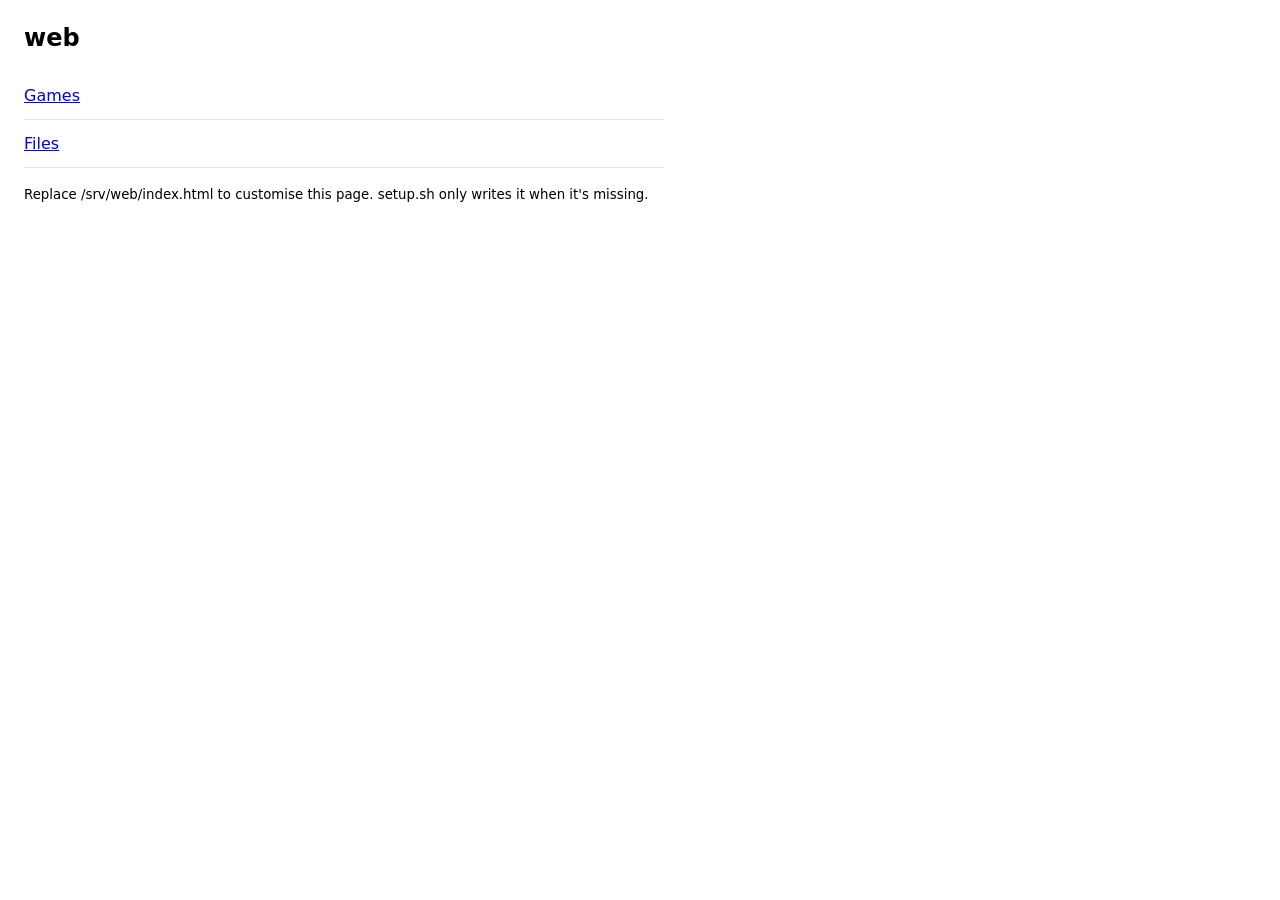
==== web/site/index.html @ 5fda2ed0 "Add web and postiz roles; match the seven-Pi stack - setup.sh/bootstrap.sh: new roles `web` (nginx s" ====
<!doctype html>
<html lang="en">
<head>
<meta charset="utf-8">
<meta name="viewport" content="width=device-width,initial-scale=1">
<title>web</title>
<style>
  body { font: 16px system-ui, sans-serif; margin: 24px; max-width: 640px; }
  a { display: block; padding: 14px 0; border-bottom: 1px solid #8883; }
  @media (prefers-color-scheme: dark) { body { background: #111; color: #ddd; } a { color: #8bf; } }
</style>
</head>
<body>
<h2>web</h2>
<a href="/games/">Games</a>
<a href="/files/">Files</a>
<p><small>Replace /srv/web/index.html to customise this page. setup.sh only writes it when it's missing.</small></p>
</body>
</html>
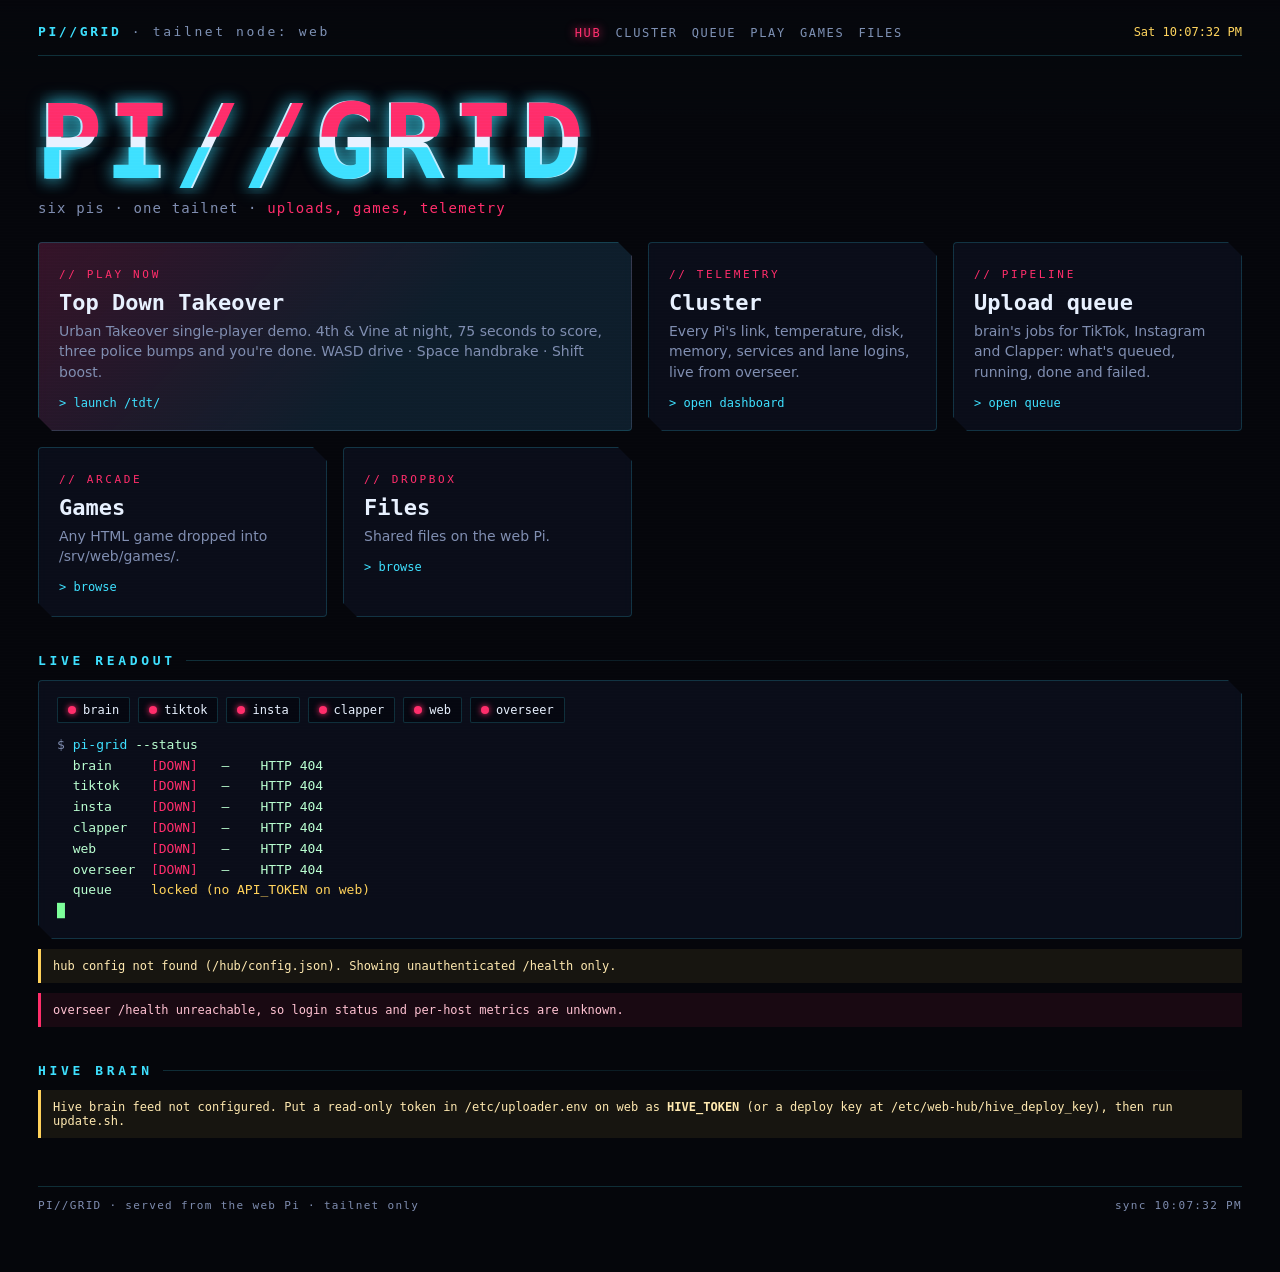
==== commit e7cb7ff9: "web: PI//GRID hub (landing, /dash/, /queue/, TDT at /tdt/), read-only API proxies, web-hub.sh + hive" ====
--- a/web/site/index.html
+++ b/web/site/index.html
@@ -1,19 +1,29 @@
 <!doctype html>
-<html lang="en">
-<head>
-<meta charset="utf-8">
-<meta name="viewport" content="width=device-width,initial-scale=1">
-<title>web</title>
-<style>
-  body { font: 16px system-ui, sans-serif; margin: 24px; max-width: 640px; }
-  a { display: block; padding: 14px 0; border-bottom: 1px solid #8883; }
-  @media (prefers-color-scheme: dark) { body { background: #111; color: #ddd; } a { color: #8bf; } }
-</style>
-</head>
-<body>
-<h2>web</h2>
-<a href="/games/">Games</a>
-<a href="/files/">Files</a>
-<p><small>Replace /srv/web/index.html to customise this page. setup.sh only writes it when it's missing.</small></p>
-</body>
-</html>
+<html lang="en"><head><meta charset="utf-8"><meta name="viewport" content="width=device-width,initial-scale=1">
+<meta name="generator" content="pi-web-hub"><link rel="icon" href="data:,">
+<title>PI//GRID · web hub</title><link rel="stylesheet" href="assets/hub.css"></head>
+<body data-page="home">
+<div class="bg-grid"></div><div class="scan"></div>
+<div class="wrap">
+<header class="top"><div class="brand"><b>PI//GRID</b> · tailnet node: web</div>
+<nav><a href="/" class="on">hub</a><a href="/dash/" class="">cluster</a><a href="/queue/" class="">queue</a><a href="/tdt/">play</a><a href="/games/">games</a><a href="/files/">files</a></nav>
+<div class="clock" id="clock"></div></header>
+<section>
+<h1 class="glitch" data-text="PI//GRID">PI//GRID</h1>
+<div class="sub">six pis · one tailnet · <span class="hot">uploads, games, telemetry</span></div>
+<div class="tiles">
+  <a class="panel tile feature" href="/tdt/"><span class="k">// PLAY NOW</span><h3>Top Down Takeover</h3>
+    <p>Urban Takeover single-player demo. 4th &amp; Vine at night, 75 seconds to score, three police bumps and you're done. WASD drive · Space handbrake · Shift boost.</p><span class="go">&gt; launch /tdt/</span></a>
+  <a class="panel tile" href="/dash/"><span class="k">// TELEMETRY</span><h3>Cluster</h3><p>Every Pi's link, temperature, disk, memory, services and lane logins, live from overseer.</p><span class="go">&gt; open dashboard</span></a>
+  <a class="panel tile" href="/queue/"><span class="k">// PIPELINE</span><h3>Upload queue</h3><p>brain's jobs for TikTok, Instagram and Clapper: what's queued, running, done and failed.</p><span class="go">&gt; open queue</span></a>
+  <a class="panel tile" href="/games/"><span class="k">// ARCADE</span><h3>Games</h3><p>Any HTML game dropped into /srv/web/games/.</p><span class="go">&gt; browse</span></a>
+  <a class="panel tile" href="/files/"><span class="k">// DROPBOX</span><h3>Files</h3><p>Shared files on the web Pi.</p><span class="go">&gt; browse</span></a>
+</div>
+</section>
+<h2 class="sec">live readout</h2>
+<div class="panel pad"><div class="strip" id="chips"></div><div class="term" id="term" style="margin-top:12px"></div></div>
+<div id="notes"></div>
+<h2 class="sec">hive brain</h2>
+<div id="hive"><p class="muted">loading…</p></div>
+<footer><span>PI//GRID · served from the web Pi · tailnet only</span><span id="last">sync —</span></footer>
+</div><script src="assets/hub.js"></script></body></html>
--- a/web/site/assets/hub.css
+++ b/web/site/assets/hub.css
@@ -0,0 +1,101 @@
+/* pi-web-hub: cyberpunk skin. System fonts only (works offline on the tailnet). */
+:root{
+  --bg:#05060b; --bg2:#0a0d18; --panel:rgba(12,16,30,.78); --line:rgba(62,224,255,.18);
+  --ink:#e8f1ff; --muted:#7f8db0; --cyan:#3ee0ff; --hot:#ff2d6a; --gold:#ffd15a; --lime:#7dff9a; --violet:#b06bff;
+  --mono:ui-monospace,"JetBrains Mono","Cascadia Mono","Fira Code",Menlo,Consolas,"DejaVu Sans Mono",monospace;
+  --sans:system-ui,"Segoe UI",Inter,Roboto,"Helvetica Neue",Arial,sans-serif;
+}
+*{box-sizing:border-box}
+html,body{margin:0;min-height:100%;background:var(--bg);color:var(--ink);font-family:var(--sans)}
+body{overflow-x:hidden}
+a{color:var(--cyan);text-decoration:none} a:hover{text-shadow:0 0 8px var(--cyan)}
+/* animated perspective grid + scanlines */
+.bg-grid{position:fixed;inset:0;z-index:-2;overflow:hidden;background:radial-gradient(ellipse at 50% 110%,rgba(255,45,106,.25),transparent 60%),radial-gradient(ellipse at 50% -10%,rgba(62,224,255,.12),transparent 55%),var(--bg)}
+.bg-grid::before{content:"";position:absolute;left:-50%;right:-50%;bottom:-10%;height:70%;
+  background-image:linear-gradient(rgba(255,45,106,.35) 1px,transparent 1px),linear-gradient(90deg,rgba(62,224,255,.28) 1px,transparent 1px);
+  background-size:48px 48px;transform:perspective(420px) rotateX(62deg);transform-origin:50% 100%;
+  animation:gridmove 3.5s linear infinite;mask-image:linear-gradient(to top,#000 20%,transparent 95%)}
+@keyframes gridmove{to{background-position:0 48px,0 0}}
+.scan{pointer-events:none;position:fixed;inset:0;z-index:50;background:repeating-linear-gradient(to bottom,rgba(255,255,255,.035) 0 1px,transparent 1px 3px);mix-blend-mode:overlay}
+.scan::after{content:"";position:absolute;left:0;right:0;height:120px;background:linear-gradient(to bottom,transparent,rgba(62,224,255,.06),transparent);animation:sweep 7s linear infinite}
+@keyframes sweep{from{top:-120px}to{top:100%}}
+.wrap{max-width:1240px;margin:0 auto;padding:22px 18px 60px}
+header.top{display:flex;align-items:center;justify-content:space-between;gap:12px;flex-wrap:wrap;padding-bottom:14px;border-bottom:1px solid var(--line)}
+.brand{font-family:var(--mono);letter-spacing:.2em;font-size:13px;color:var(--muted)}
+.brand b{color:var(--cyan)}
+nav a{font-family:var(--mono);font-size:12px;letter-spacing:.14em;margin-left:14px;color:var(--muted);text-transform:uppercase}
+nav a.on,nav a:hover{color:var(--hot);text-shadow:0 0 10px var(--hot)}
+.clock{font-family:var(--mono);font-size:12px;color:var(--gold)}
+/* glitch title */
+.glitch{position:relative;display:inline-block;font-family:var(--mono);font-weight:800;font-size:clamp(40px,9vw,104px);letter-spacing:.06em;line-height:1;margin:34px 0 6px;color:var(--ink);text-shadow:0 0 18px rgba(62,224,255,.55)}
+.glitch::before,.glitch::after{content:attr(data-text);position:absolute;inset:0;overflow:hidden}
+.glitch::before{color:var(--hot);transform:translate(2px,0);clip-path:inset(0 0 55% 0);animation:g1 2.6s infinite steps(2)}
+.glitch::after{color:var(--cyan);transform:translate(-2px,0);clip-path:inset(55% 0 0 0);animation:g2 3.1s infinite steps(2)}
+@keyframes g1{0%,86%,100%{transform:translate(0)}88%{transform:translate(-4px,-1px)}92%{transform:translate(3px,1px)}}
+@keyframes g2{0%,80%,100%{transform:translate(0)}83%{transform:translate(4px,1px)}90%{transform:translate(-3px,0)}}
+.sub{font-family:var(--mono);color:var(--muted);font-size:14px;letter-spacing:.08em}
+.sub .hot{color:var(--hot)}
+h2.sec{font-family:var(--mono);font-size:13px;letter-spacing:.28em;text-transform:uppercase;color:var(--cyan);margin:36px 0 12px;display:flex;align-items:center;gap:10px}
+h2.sec::after{content:"";flex:1;height:1px;background:linear-gradient(90deg,var(--line),transparent)}
+.panel{background:var(--panel);border:1px solid var(--line);border-radius:4px;backdrop-filter:blur(6px);position:relative;
+  clip-path:polygon(0 0,calc(100% - 14px) 0,100% 14px,100% 100%,14px 100%,0 calc(100% - 14px))}
+.panel.pad{padding:16px 18px}
+/* tiles */
+.tiles{display:grid;grid-template-columns:repeat(auto-fit,minmax(240px,1fr));gap:16px;margin-top:26px}
+.tile{display:block;padding:20px;min-height:170px;color:var(--ink);transition:transform .2s,box-shadow .2s,border-color .2s}
+.tile:hover{transform:translateY(-3px);border-color:var(--hot);box-shadow:0 0 0 1px var(--hot),0 0 28px rgba(255,45,106,.35);text-shadow:none}
+.tile .k{font-family:var(--mono);font-size:11px;letter-spacing:.24em;color:var(--hot)}
+.tile h3{margin:8px 0 6px;font-size:22px;font-family:var(--mono)}
+.tile p{margin:0;color:var(--muted);font-size:14px;line-height:1.45}
+.tile .go{font-family:var(--mono);font-size:12px;color:var(--cyan);margin-top:14px;display:block}
+.tile.feature{grid-column:span 2;background:linear-gradient(135deg,rgba(255,45,106,.18),rgba(62,224,255,.08) 60%),var(--panel)}
+@media (max-width:620px){.tile.feature{grid-column:auto}}
+/* terminal */
+.term{font-family:var(--mono);font-size:13px;line-height:1.6;color:#b9ffd0;white-space:pre-wrap;min-height:9.6em;max-height:16em;overflow:hidden}
+.term .c{color:var(--cyan)} .term .h{color:var(--hot)} .term .g{color:var(--gold)} .term .m{color:var(--muted)}
+.cursor::after{content:"█";animation:blink 1s steps(1) infinite;color:var(--lime)}
+@keyframes blink{50%{opacity:0}}
+/* status chips + host cards */
+.strip{display:flex;flex-wrap:wrap;gap:8px}
+.chip{font-family:var(--mono);font-size:12px;padding:5px 10px;border:1px solid var(--line);border-radius:2px;display:inline-flex;gap:7px;align-items:center;background:rgba(0,0,0,.35)}
+.dot{width:8px;height:8px;border-radius:50%;background:var(--muted);box-shadow:0 0 6px currentColor}
+.up .dot{background:var(--lime);color:var(--lime)} .down .dot{background:var(--hot);color:var(--hot);animation:pulse 1.2s infinite} .warn .dot{background:var(--gold);color:var(--gold)} .unk .dot{background:var(--muted);color:var(--muted)}
+@keyframes pulse{50%{opacity:.35}}
+.hosts{display:grid;grid-template-columns:repeat(auto-fill,minmax(270px,1fr));gap:14px}
+.host{padding:14px 16px}
+.host .hd{display:flex;justify-content:space-between;align-items:center;font-family:var(--mono)}
+.host .name{font-size:18px;font-weight:700;letter-spacing:.06em}
+.host .role{font-size:11px;color:var(--muted);letter-spacing:.14em;text-transform:uppercase}
+.host.down{border-color:rgba(255,45,106,.6);box-shadow:0 0 22px rgba(255,45,106,.18)}
+.host.up{border-color:rgba(125,255,154,.28)}
+.bars{margin-top:10px;display:grid;gap:6px}
+.bar{font-family:var(--mono);font-size:11px;color:var(--muted);display:grid;grid-template-columns:54px 1fr 52px;gap:8px;align-items:center}
+.bar .t{height:6px;background:rgba(255,255,255,.06);position:relative;overflow:hidden}
+.bar .t i{position:absolute;left:0;top:0;bottom:0;background:linear-gradient(90deg,var(--cyan),var(--violet));transition:width .6s}
+.bar .t i.hi{background:linear-gradient(90deg,var(--gold),var(--hot))}
+.kv{font-family:var(--mono);font-size:12px;color:var(--muted);margin-top:8px;line-height:1.6}
+.kv b{color:var(--ink);font-weight:500}
+.note{font-family:var(--mono);font-size:12px;padding:10px 12px;border-left:3px solid var(--gold);background:rgba(255,209,90,.07);color:#ffe9b0;margin:10px 0}
+.note.bad{border-color:var(--hot);background:rgba(255,45,106,.08);color:#ffc2d2}
+.note.ok{border-color:var(--lime);background:rgba(125,255,154,.06);color:#c9ffd6}
+table.jobs{width:100%;border-collapse:collapse;font-family:var(--mono);font-size:12px}
+table.jobs th{color:var(--cyan);text-align:left;font-weight:500;letter-spacing:.14em;text-transform:uppercase;font-size:11px;padding:8px;border-bottom:1px solid var(--line)}
+table.jobs td{padding:8px;border-bottom:1px solid rgba(255,255,255,.05);vertical-align:top}
+table.jobs tr:hover td{background:rgba(62,224,255,.05)}
+.st{padding:2px 7px;border:1px solid;border-radius:2px;font-size:11px;text-transform:uppercase;letter-spacing:.1em}
+.st.done{color:var(--lime)} .st.failed{color:var(--hot)} .st.running{color:var(--gold)} .st.queued{color:var(--cyan)}
+.detail{color:var(--muted);max-width:420px;overflow-wrap:anywhere}
+.stats{display:grid;grid-template-columns:repeat(auto-fit,minmax(140px,1fr));gap:12px;margin-bottom:14px}
+.stat{padding:12px 14px;font-family:var(--mono)} .stat .n{font-size:30px;font-weight:800} .stat .l{font-size:11px;color:var(--muted);letter-spacing:.2em;text-transform:uppercase}
+.filters{display:flex;gap:8px;flex-wrap:wrap;margin-bottom:10px}
+.filters button{font-family:var(--mono);font-size:12px;background:transparent;color:var(--muted);border:1px solid var(--line);padding:5px 10px;cursor:pointer;letter-spacing:.1em}
+.filters button.on,.filters button:hover{color:var(--hot);border-color:var(--hot)}
+.hive{display:grid;grid-template-columns:repeat(auto-fit,minmax(280px,1fr));gap:14px}
+.hive ul{margin:6px 0 0;padding-left:18px;font-size:13px;line-height:1.5} .hive li{margin:4px 0}
+.hive h4{margin:0;font-family:var(--mono);font-size:12px;letter-spacing:.22em;color:var(--hot);text-transform:uppercase}
+footer{margin-top:48px;font-family:var(--mono);font-size:11px;color:var(--muted);letter-spacing:.12em;border-top:1px solid var(--line);padding-top:12px;display:flex;justify-content:space-between;flex-wrap:wrap;gap:8px}
+.muted{color:var(--muted)}
+@media (prefers-reduced-motion:reduce){
+  *,*::before,*::after{animation:none!important;transition:none!important}
+  .scan::after{display:none}
+}
